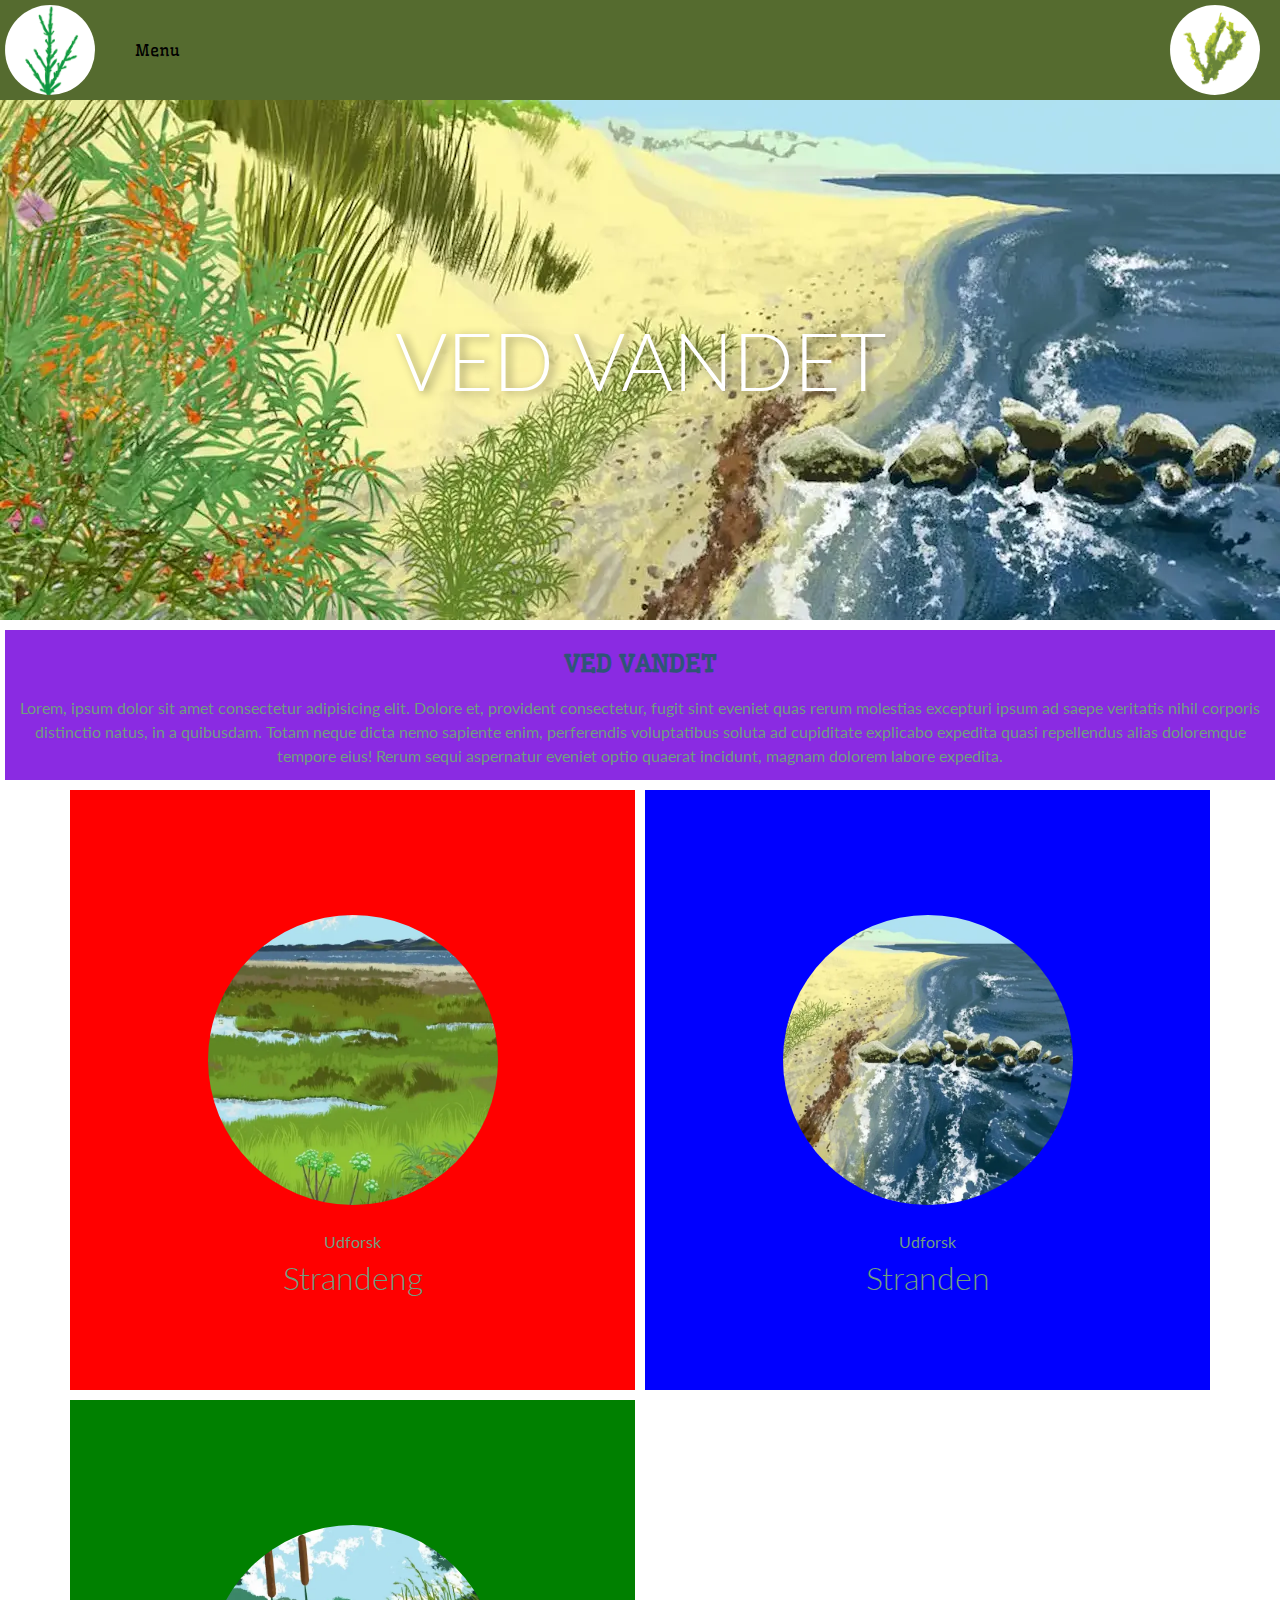
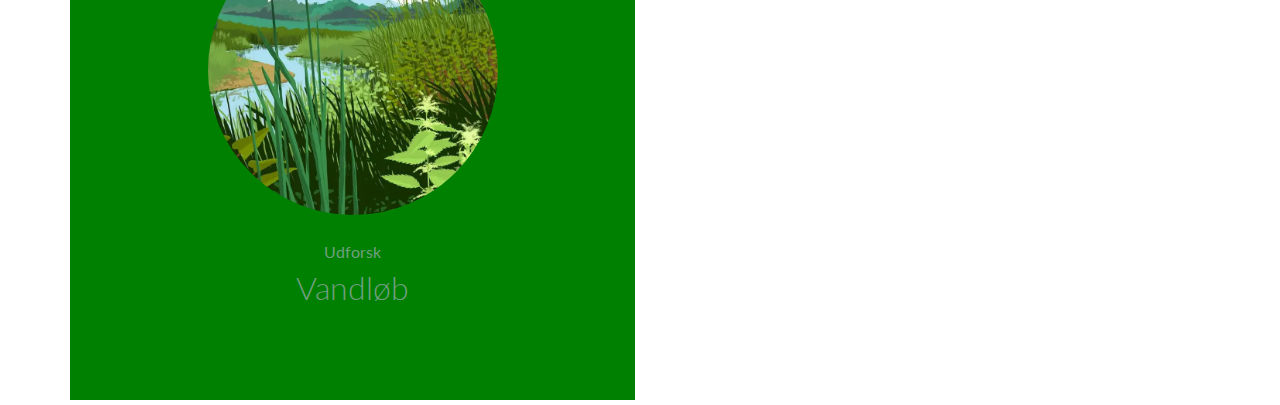
==== index.html @ 893108d1 "Merge branch 'master' into seb" ====
<!DOCTYPE html>
<html lang="en">

<head>
    <meta charset="UTF-8">
    <meta name="viewport" content="width=device-width, initial-scale=1.0">
    <link rel="stylesheet" href="./css/general.css">
    <link rel="stylesheet" href="./css/style.css">
    <link rel="stylesheet" href="./css/index.css">
</head>

<body>
    <header>
        <section class="header-content">
            <div class="logo">
                <img src="./img/salturt.webp" alt="logo">
            </div>
            <nav class="dropdown-menu">
                <ul>
                    <li class="menu-item">
                        <a href="#">Menu</a>
                        <ul class="submenu">
                            <li class="submenu-item">
                                <a href="#">Landskab</a>
                                <ul class="nested-submenu">
                                    <li class="submenu-item">
                                        <a href="#">Vand</a>
                                        <ul class="nested-submenu">
                                            <li><a href="#">Strand</a></li>
                                            <li><a href="#">Strandeng</a></li>
                                            <li><a href="#">Vandløb</a></li>
                                        </ul>
                                    </li>
                                    <li class="submenu-item"><a href="#">Skov</a></li>
                                    <li class="submenu-item"><a href="#">Åbent landskab</a></li>
                                    <li class="submenu-item"><a href="#">By</a></li>
                                </ul>
                            </li>
                            <li class="submenu-item">
                                <a href="itemslist.html">Råvarer</a>
                                <ul class="nested-submenu">
                                    <li class="submenu-item"><a href="#">Vand</a></li>
                                    <li class="submenu-item"><a href="#">Skov</a></li>
                                    <li class="submenu-item"><a href="#">Åbent landskab</a></li>
                                    <li class="submenu-item"><a href="#">By</a></li>
                                </ul>
                            </li>
                            <li class="submenu-item">
                                <a href="#">Opskrifter</a>
                            </li>
                        </ul>
                    </li>
                </ul>
            </nav>
            <div class="picright_nav">
                <img src="./img/sosalat.webp" alt="billede">
            </div>
        </section>
    </header>
    <main>

        <div class="vedvandetbanner">
            <h1>VED VANDET</h1>
        </div>
        <section class="textbox">
            <h2>VED VANDET</h2>
            <p>Lorem, ipsum dolor sit amet consectetur adipisicing elit. Dolore et, provident consectetur, fugit sint
                eveniet quas rerum molestias excepturi ipsum ad saepe veritatis nihil corporis distinctio natus, in a
                quibusdam.
                Totam neque dicta nemo sapiente enim, perferendis voluptatibus soluta ad cupiditate explicabo expedita
                quasi repellendus alias doloremque tempore eius! Rerum sequi aspernatur eveniet optio quaerat incidunt,
                magnam dolorem labore expedita.</p>

        </section>
        <section class="kategoriparent">
            <a class="strandengencontainer" href="itemslist.html">
                <img src="img/strandeng.webp" alt="placeholder">
                <p>Udforsk</p>
                <h4>Strandeng</h4>
            </a>

            <a class="strandencontainer" href="itemslist.html">
                <img src="img/Stranden-color-big.webp" alt="placeholder">
                <p>Udforsk</p>
                <h4>Stranden</h4>

            </a>

            <a class="vandloebcontainer" href="itemslist.html">
                <img src="img/vandlobet.webp" alt="placeholder">
                <p>Udforsk</p>
                <h4>Vandløb</h4>

            </a>
        </section>

    </main>
    <script src="js/dropdown.js"></script>
</body>

</html>
---- css/general.css ----
html {
  --primary: #2f5576;
  --primary_soft: #88a5be;
  --secondary: #709f80;
  --header: #246a59;
  --background: #ffefda;
  --contrast: #ef796b;
}
/************************MENU*****************************/
.dropdown-menu ul {
  width: 200px;
  background-color: darkolivegreen;
}

.menu-item {
  position: relative;
}

.menu-item > a {
  display: block;
  padding: 10px 15px;
  text-decoration: none;
  color: black;
}

.menu-item > a:hover {
  background-color: #444;
}

.submenu {
  display: none;
  position: absolute;
  top: 100%;
  left: 0;
  width: 200px;
  z-index: 1;
}

.menu-item:hover .submenu {
  display: block;
}

.submenu-item {
  position: relative;
}

.submenu-item > a {
  padding: 10px 20px;
  color: #fff;
  display: block;
  white-space: nowrap;
}

.submenu-item > a:hover {
  background-color: #555;
}

.nested-submenu {
  display: none;
  position: absolute;
  top: 0;
  left: 100%;
  width: 200px;
  z-index: 2;
  border-left: 2px solid #fff;
}

.submenu-item:hover .nested-submenu {
  display: block;
}

.nested-submenu a {
  padding: 10px 20px;
  color: #fff;
  display: block;
  white-space: nowrap;
}

.nested-submenu a:hover {
  background-color: #666;
}

.submenu-item:nth-child(1) .nested-submenu {
  display: none;
  position: absolute;
  top: 0;
  left: 100%;
  width: 200px;
  z-index: 2;
  border-left: 2px solid #fff;
}

.submenu-item:nth-child(1):hover .nested-submenu {
  display: block;
}

/**********************ITEM LIST**********************/
.grid_itemlist {
  display: grid;
  grid-template-columns: 1fr 1fr 1fr 1fr;
  grid-template-rows: auto;
  gap: 1px;
  place-items: center;
}

.grid_itemlist img {
  height: 200px;
  width: auto;
  display: flex;
  border-radius: 50%;
  background-color: white;
}

.grid_itemlist p {
  font-size: 1.5rem;
  text-align: center;
  padding: 1em;
  font-weight: bold;
  transition: color 0.4s;
}

.grid_itemlist p:hover {
  color: var(--contrast);
}

.itemslist h1 {
  text-align: center;
  font-size: 4rem;
}

.itemslist h2 {
  text-align: center;
  font-size: 3rem;
  margin: 1em 0em 0.5em 0em;
}

.itemslist h3 {
  text-align: center;
  font-size: 1.8rem;
  margin: 0em 0em 1em 0em;
  color: var(--primary_soft);
}

.area_description p {
  padding: 2em;
}
---- css/style.css ----
@import url("https://fonts.googleapis.com/css2?family=Wellfleet&display=swap");
@import url("https://fonts.googleapis.com/css2?family=Lato:wght@300&display=swap");

html {
  --primary: #2f5576;
  --primary_soft: #88a5be;
  --secondary: #709f80;
  --header: #246a59;
  --background: #ffefda;
  --contrast: #ef796b;
}

* {
  font-family: "Lato", sans-serif;
  margin: 0;
  padding: 0;
  list-style: none;
  text-decoration: none;
  color: var(--secondary);
}
h1,
h2,
h3,
ul,
li,
a {
  font-family: "Wellfleet", serif;
  color: var(--primary);
}

body {
  background-color: var(--background);
}

/* øvrige header */

.logo {
  max-width: 100px;
  margin-right: 20px;
}

.logo img {
  border-radius: 50% !important;
}
.picleft img {
  max-width: 100px;
  height: auto;
  border-radius: 50% !important;
}
.picright_nav img {
  max-width: 100px;
  position: absolute;
  top: 0%;
  right: 15px;
  border-radius: 50% !important;
}

.header-content {
  display: flex;
  align-items: center;
  background-color: darkolivegreen;
}
/* */

/* ******************img************************/
img {
  width: 100%;
  height: auto;
  box-sizing: border-box;
}

/*******************Banner************************/
.banner {
  display: grid;
  place-items: center;
  width: 100vw;
  position: relative;
  left: 50%;
  right: 50%;
  margin-left: -50vw;
  margin-right: -50vw;
}
.banner h1:first-child {
  color: white;
  font-size: 15cqw;
  grid-row: 1;
  grid-column: 1;
  z-index: 10;
  filter: drop-shadow(4px 2px 5px #00000069);
}

.banner img:last-child {
  grid-row: 1;
  grid-column: 1;
}
---- css/index.css ----
* {
  margin: 0;
  padding: 0;
  box-sizing: border-box;
}
body {
  line-height: 1.5;
  font-family: "pt_serifregular", sans-serif;
  background-color: white;
}
img {
  width: 100%;
  height: auto;
  display: block;
  padding: 5px;
}

body,
html {
  height: 100%;
  margin: 0;
}

.vedvandetbanner {
  background-image: url(/img/Stranden-color-big.webp);
  width: auto;
  height: 100%;
}
.vedvandetbanner h1 {
  font-size: 5rem;
  padding: 200px;
  text-align: center;
  color: white;
  font-family: lato;
  font-weight: 300;
  filter: drop-shadow(4px 2px 5px #00000069);
}
.kategoriparent {
  display: grid;
  grid-template-columns: repeat(auto-fill, 575px);
  text-align: center;
  justify-content: center;
}
.strandengencontainer {
  background-color: red;
  margin: 5px;
  padding: 20px;
  height: 600px;
  color: white;
  text-align: center;
  display: flex;
  flex-direction: column;
  align-items: center;
}
.strandencontainer {
  background-color: blue;
  margin: 5px;
  padding: 20px;
  height: 600px;
  color: white;
  text-align: center;
  display: flex;
  flex-direction: column;
  align-items: center;
}
.vandloebcontainer {
  background-color: green;
  margin: 5px;
  padding: 20px;
  height: 600px;
  color: white;
  text-align: center;
  display: flex;
  flex-direction: column;
  align-items: center;
}
.strandengencontainer img,
.strandencontainer img,
.vandloebcontainer img {
  width: 100%;
  height: auto;
  object-fit: cover;
  object-position: center center;
  width: 300px;
  height: 300px;
  border-radius: 50%;
  overflow: hidden;
  margin-top: 100px;
  margin-bottom: 20px;
}
.strandengencontainer h4,
.strandencontainer h4,
.vandloebcontainer h4 {
  font-family: lato;
  font-weight: 300;
  font-size: 2rem;
}
.strandengencontainer a,
.strandencontainer a,
.vandloebcontainer a {
  font-family: lato;
  font-weight: 300;
  font-size: 2rem;
  border-style: solid;
  padding-left: 5px;
  padding-right: 5px;
}

.strandengencontainer a:hover {
  background-color: #ffffff;
  color: #ff0000;
}
.strandencontainer a:hover {
  background-color: #ffffff;
  color: blue;
}
.vandloebcontainer a:hover {
  background-color: #ffffff;
  color: green;
}

a {
  color: inherit;
  transition: background-color 0.2s ease-in-out, color 0.2s ease-in-out;
}
.textbox {
  margin: 5px;
  margin-top: 10px;
  background-color: blueviolet;
  padding: 10px;
  color: white;
  height: 150px;
  text-align: center;
}
.textbox h2 {
  text-align: center;
  margin-top: 5px;
}
.textbox p {
  margin-top: 15px;
}
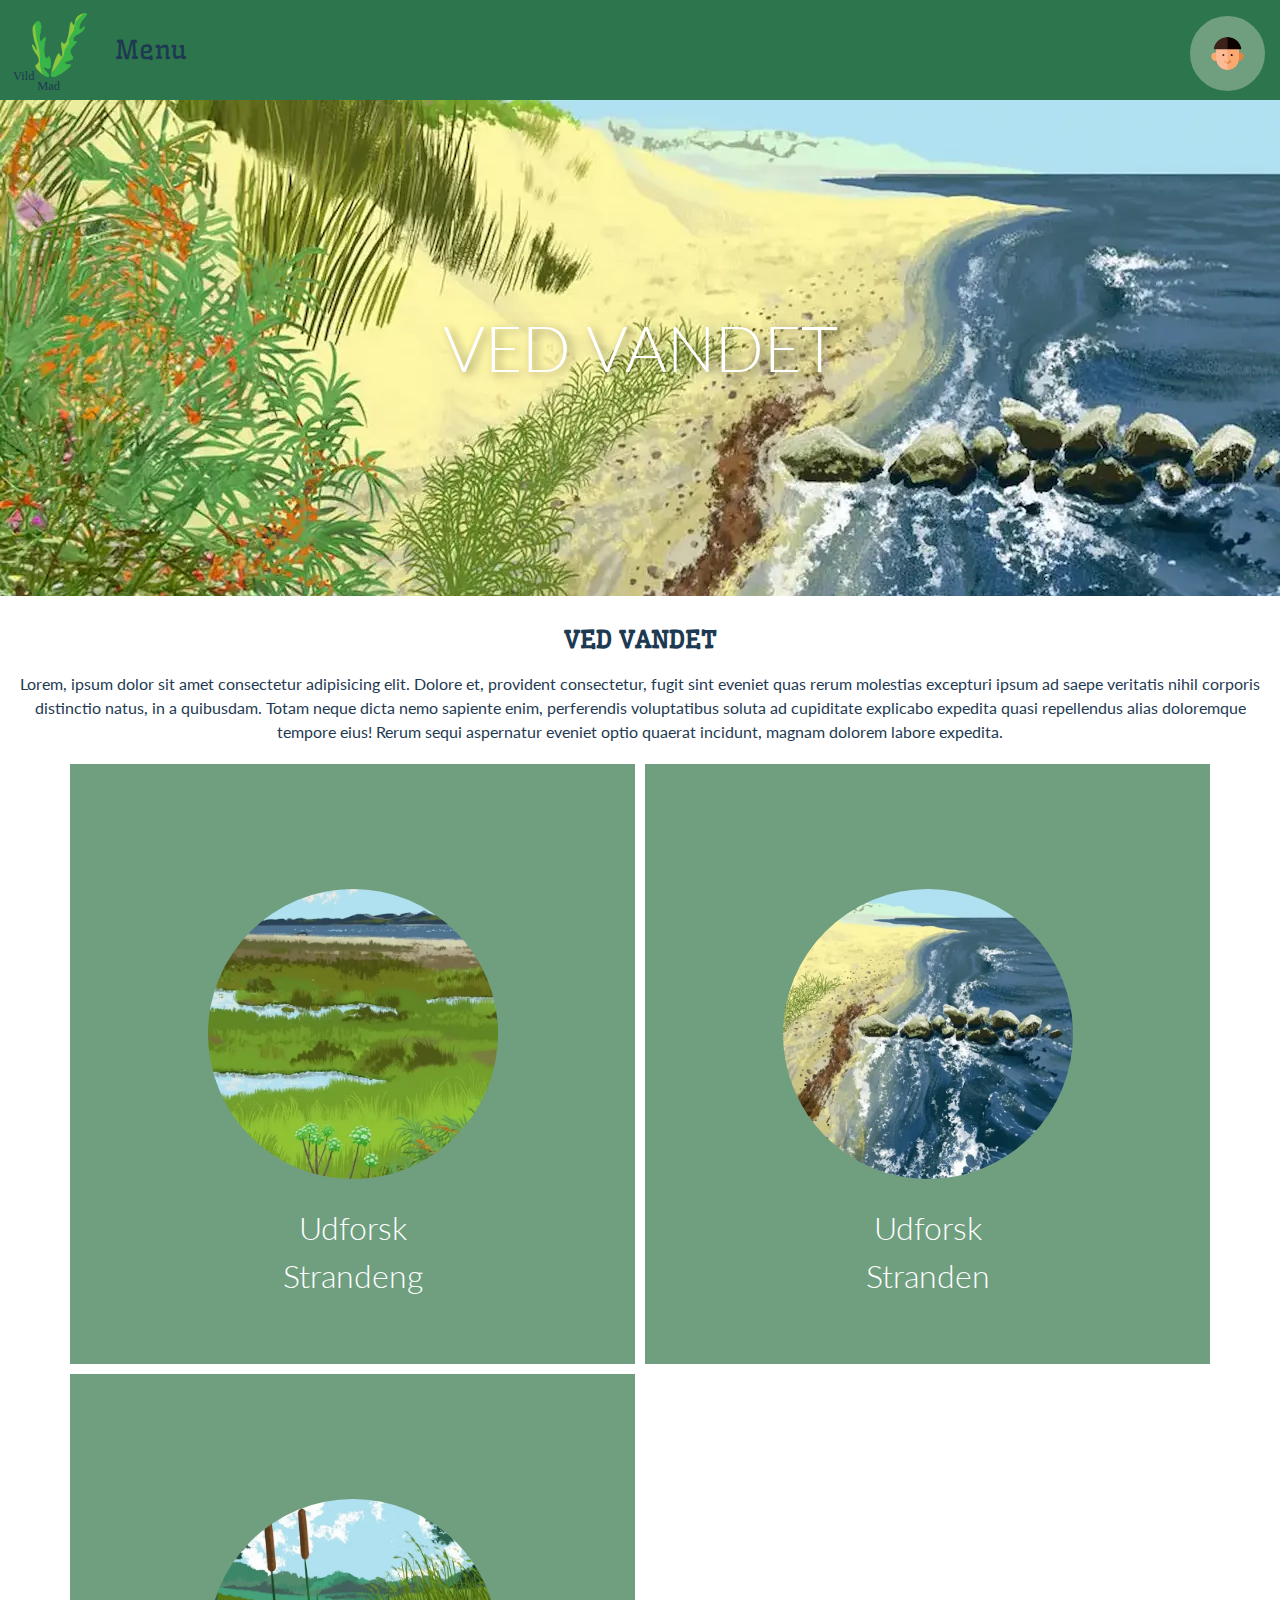
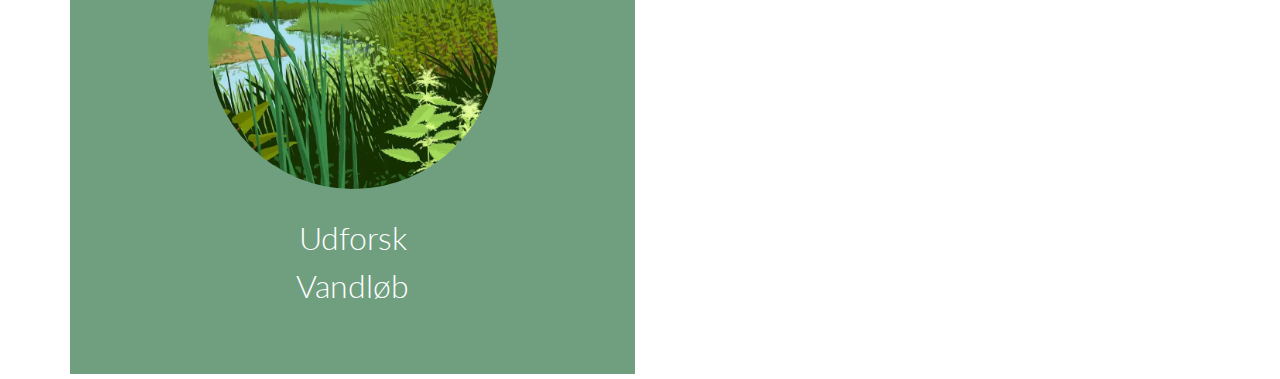
==== commit 2994318b: "Logo og avatar rettet" ====
--- a/index.html
+++ b/index.html
@@ -13,7 +13,7 @@
     <header>
         <section class="header-content">
             <div class="logo">
-                <img src="./img/salturt.webp" alt="logo">
+                <img src="./img/logo_vm1.svg" alt="logo">
             </div>
             <nav class="dropdown-menu">
                 <ul>
@@ -53,7 +53,7 @@
                 </ul>
             </nav>
             <div class="picright_nav">
-                <img src="./img/sosalat.webp" alt="billede">
+                <img src="./img/avatar_779755.png" alt="avatar">
             </div>
         </section>
     </header>
--- a/css/general.css
+++ b/css/general.css
@@ -1,15 +1,15 @@
 html {
-  --primary: #2f5576;
+  --primary: #1e3a52;
   --primary_soft: #88a5be;
   --secondary: #709f80;
-  --header: #246a59;
+  --header: #2c754d;
   --background: #ffefda;
   --contrast: #ef796b;
 }
 /************************MENU*****************************/
 .dropdown-menu ul {
   width: 200px;
-  background-color: darkolivegreen;
+  background-color: var(--header);
 }
 
 .menu-item {
@@ -20,11 +20,12 @@
   display: block;
   padding: 10px 15px;
   text-decoration: none;
-  color: black;
+  color: var(--primary);
+  font-size: 2cqw;
 }
 
 .menu-item > a:hover {
-  background-color: #444;
+  background-color: var(--secondary);
 }
 
 .submenu {
@@ -46,13 +47,14 @@
 
 .submenu-item > a {
   padding: 10px 20px;
-  color: #fff;
+  color: var(--primary);
   display: block;
   white-space: nowrap;
+  font-size: 1cqw;
 }
 
 .submenu-item > a:hover {
-  background-color: #555;
+  background-color: var(--secondary);
 }
 
 .nested-submenu {
@@ -62,7 +64,7 @@
   left: 100%;
   width: 200px;
   z-index: 2;
-  border-left: 2px solid #fff;
+  border-left: 2px solid var(--primary_soft);
 }
 
 .submenu-item:hover .nested-submenu {
@@ -71,13 +73,13 @@
 
 .nested-submenu a {
   padding: 10px 20px;
-  color: #fff;
+  color: var(--primary);
   display: block;
   white-space: nowrap;
 }
 
 .nested-submenu a:hover {
-  background-color: #666;
+  background-color: var(--secondary);
 }
 
 .submenu-item:nth-child(1) .nested-submenu {
@@ -87,7 +89,7 @@
   left: 100%;
   width: 200px;
   z-index: 2;
-  border-left: 2px solid #fff;
+  border-left: 2px solid var(--primary_soft);
 }
 
 .submenu-item:nth-child(1):hover .nested-submenu {
@@ -95,6 +97,7 @@
 }
 
 /**********************ITEM LIST**********************/
+
 .grid_itemlist {
   display: grid;
   grid-template-columns: 1fr 1fr 1fr 1fr;
@@ -144,3 +147,56 @@
 .area_description p {
   padding: 2em;
 }
+
+/*Mobil view*/
+@media (max-width: 800px) {
+  .grid_itemlist {
+    display: grid;
+    grid-template-columns: 1fr;
+    grid-template-rows: auto;
+    gap: 1px;
+    place-items: center;
+  }
+
+  .grid_itemlist img {
+    height: 150px;
+    width: auto;
+    display: flex;
+    border-radius: 50%;
+    background-color: white;
+  }
+
+  .grid_itemlist p {
+    font-size: 1.5rem;
+    text-align: center;
+    padding: 1em;
+    font-weight: bold;
+    transition: color 0.4s;
+  }
+
+  .grid_itemlist p:hover {
+    color: var(--contrast);
+  }
+
+  .itemslist h1 {
+    text-align: center;
+    font-size: 4rem;
+  }
+
+  .itemslist h2 {
+    text-align: center;
+    font-size: 3rem;
+    margin: 1em 0em 0.5em 0em;
+  }
+
+  .itemslist h3 {
+    text-align: center;
+    font-size: 1.8rem;
+    margin: 0em 0em 1em 0em;
+    color: var(--primary_soft);
+  }
+
+  .area_description p {
+    padding: 1.5em;
+  }
+}
--- a/css/style.css
+++ b/css/style.css
@@ -2,10 +2,10 @@
 @import url("https://fonts.googleapis.com/css2?family=Lato:wght@300&display=swap");
 
 html {
-  --primary: #2f5576;
+  --primary: #1e3a52;
   --primary_soft: #88a5be;
   --secondary: #709f80;
-  --header: #246a59;
+  --header: #2c754d;
   --background: #ffefda;
   --contrast: #ef796b;
 }
@@ -16,7 +16,7 @@
   padding: 0;
   list-style: none;
   text-decoration: none;
-  color: var(--secondary);
+  color: var(--primary);
 }
 h1,
 h2,
@@ -35,30 +35,37 @@
 /* øvrige header */
 
 .logo {
-  max-width: 100px;
-  margin-right: 20px;
+  height: 100px;
+  width: auto;
+  padding: 0.5em;
 }
 
 .logo img {
-  border-radius: 50% !important;
+  height: 90px;
+  width: auto;
 }
 .picleft img {
   max-width: 100px;
   height: auto;
   border-radius: 50% !important;
 }
+
 .picright_nav img {
-  max-width: 100px;
+  height: 75px;
+  width: auto;
   position: absolute;
-  top: 0%;
+  top: 1em;
   right: 15px;
-  border-radius: 50% !important;
+  background-color: var(--secondary);
+  border: 1em solid;
+  border-radius: 50%;
+  border-color: var(--secondary);
 }
 
 .header-content {
   display: flex;
   align-items: center;
-  background-color: darkolivegreen;
+  background-color: var(--header);
 }
 /* */
 
--- a/css/index.css
+++ b/css/index.css
@@ -27,22 +27,19 @@
   height: 100%;
 }
 .vedvandetbanner h1 {
-  font-size: 5rem;
-  padding: 200px;
+  font-size: 4rem;
+  padding: 0;
   text-align: center;
   color: white;
   font-family: lato;
   font-weight: 300;
   filter: drop-shadow(4px 2px 5px #00000069);
 }
-.kategoriparent {
-  display: grid;
-  grid-template-columns: repeat(auto-fill, 575px);
-  text-align: center;
-  justify-content: center;
+.vedvandetbanner h1 {
+  padding: 200px 0; /* Adjust to your preference */
 }
 .strandengencontainer {
-  background-color: red;
+  background-color: #709f80;
   margin: 5px;
   padding: 20px;
   height: 600px;
@@ -53,7 +50,7 @@
   align-items: center;
 }
 .strandencontainer {
-  background-color: blue;
+  background-color: #709f80;
   margin: 5px;
   padding: 20px;
   height: 600px;
@@ -64,7 +61,7 @@
   align-items: center;
 }
 .vandloebcontainer {
-  background-color: green;
+  background-color: #709f80;
   margin: 5px;
   padding: 20px;
   height: 600px;
@@ -73,6 +70,12 @@
   display: flex;
   flex-direction: column;
   align-items: center;
+}
+.strandengencontainer:hover,
+.strandencontainer:hover,
+.vandloebcontainer:hover {
+  background-color: #2f5576;
+  transition: background-color 0.3s ease-in-out, color 0.3s ease-in-out;
 }
 .strandengencontainer img,
 .strandencontainer img,
@@ -94,42 +97,21 @@
   font-family: lato;
   font-weight: 300;
   font-size: 2rem;
+  color: white;
 }
-.strandengencontainer a,
-.strandencontainer a,
-.vandloebcontainer a {
+.strandengencontainer p,
+.strandencontainer p,
+.vandloebcontainer p {
   font-family: lato;
   font-weight: 300;
   font-size: 2rem;
-  border-style: solid;
-  padding-left: 5px;
-  padding-right: 5px;
-}
-
-.strandengencontainer a:hover {
-  background-color: #ffffff;
-  color: #ff0000;
-}
-.strandencontainer a:hover {
-  background-color: #ffffff;
-  color: blue;
-}
-.vandloebcontainer a:hover {
-  background-color: #ffffff;
-  color: green;
-}
-
-a {
-  color: inherit;
-  transition: background-color 0.2s ease-in-out, color 0.2s ease-in-out;
+  color: white;
 }
 .textbox {
   margin: 5px;
   margin-top: 10px;
-  background-color: blueviolet;
   padding: 10px;
   color: white;
-  height: 150px;
   text-align: center;
 }
 .textbox h2 {
@@ -139,3 +121,13 @@
 .textbox p {
   margin-top: 15px;
 }
+
+/* ..................mobile view..................... */
+@media (min-width: 750px) {
+  .kategoriparent {
+    display: grid;
+    grid-template-columns: repeat(auto-fill, 575px);
+    text-align: center;
+    justify-content: center;
+  }
+}
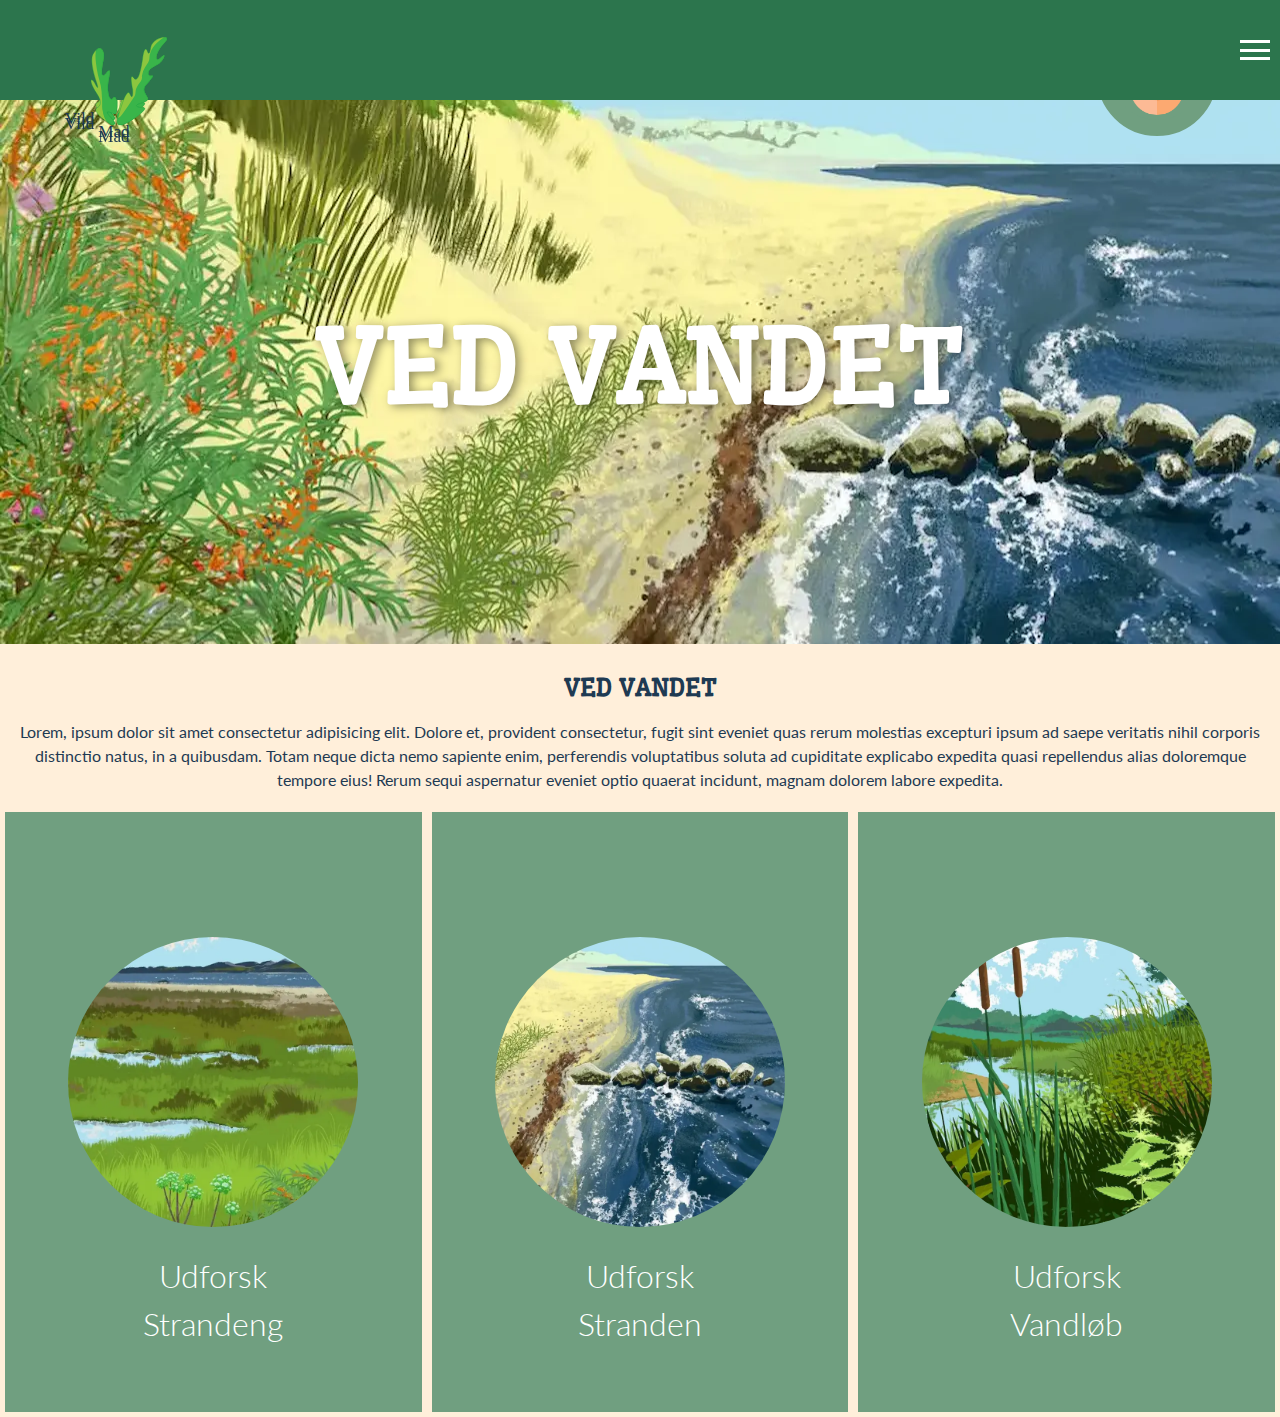
==== commit 400f8e0f: "BURGER MENU" ====
--- a/index.html
+++ b/index.html
@@ -7,13 +7,15 @@
     <link rel="stylesheet" href="./css/general.css">
     <link rel="stylesheet" href="./css/style.css">
     <link rel="stylesheet" href="./css/index.css">
+    <title>Forside</title>
 </head>
 
 <body>
-    <header>
+    <header class="desktop-header">
         <section class="header-content">
             <div class="logo">
-                <img src="./img/logo_vm1.svg" alt="logo">
+                <a href="index.html">
+                    <img src="./img/logo_vm1.svg" alt="logo"></a>
             </div>
             <nav class="dropdown-menu">
                 <ul>
@@ -26,7 +28,7 @@
                                     <li class="submenu-item">
                                         <a href="#">Vand</a>
                                         <ul class="nested-submenu">
-                                            <li><a href="#">Strand</a></li>
+                                            <li><a href="itemslist.html">Strand</a></li>
                                             <li><a href="#">Strandeng</a></li>
                                             <li><a href="#">Vandløb</a></li>
                                         </ul>
@@ -57,6 +59,29 @@
             </div>
         </section>
     </header>
+    <header class="mobile-header">
+        <div class="logo">
+            <a href="index.html"><img src="./img/logo_vm1.svg" alt="logo"></a>
+        </div>
+        <div class="burger-menu">
+            <div class="burger-icon">
+                <div class="bar"></div>
+                <div class="bar"></div>
+                <div class="bar"></div>
+            </div>
+            <nav class="menu">
+                <ul>
+                    <li><a href="">placeholder</a></li>
+                    <li><a href="">placeholder</a></li>
+                </ul>
+            </nav>
+        </div>
+
+
+    </header>
+
+
+
     <main>
 
         <div class="vedvandetbanner">
@@ -96,6 +121,7 @@
 
     </main>
     <script src="js/dropdown.js"></script>
+    <script src="js/burger.js"></script>
 </body>
 
 </html>--- a/css/general.css
+++ b/css/general.css
@@ -200,3 +200,73 @@
     padding: 1.5em;
   }
 }
+/* ..................mobile view menu..................... */
+@media (max-width: 750px) {
+  .desktop-header {
+    display: none;
+  }
+}
+@media (min-width: 750px) {
+  .mobile-header {
+    display: none;
+  }
+}
+.burger-icon {
+  display: flex;
+  flex-direction: column;
+  justify-content: space-between;
+  width: 30px;
+  height: 20px;
+  margin-right: 10px;
+  cursor: pointer;
+}
+
+.bar {
+  width: 100%;
+  height: 3px;
+  background-color: #ffffff;
+}
+
+.menu {
+  position: absolute;
+  top: 80px;
+  right: -300px;
+  width: 150px;
+  background-color: #2c754d;
+  transition: 0.2s;
+}
+
+.menu ul {
+  list-style: none;
+  padding: 20px;
+}
+
+.menu ul li {
+  margin-bottom: 10px;
+}
+
+.menu ul li a {
+  text-decoration: none;
+  color: #ffffff;
+  font-size: 18px;
+}
+
+.content {
+  margin-top: 100px;
+  padding: 20px;
+  color: #ffffff;
+}
+.show-menu .menu {
+  right: 0px;
+}
+.mobile-header {
+  display: flex;
+  justify-content: space-between;
+  align-items: center;
+  padding: 0px;
+  background-color: #2c754d;
+  position: fixed;
+  top: 0;
+  width: 100%;
+  z-index: 1;
+}
--- a/css/style.css
+++ b/css/style.css
@@ -38,12 +38,15 @@
   height: 100px;
   width: auto;
   padding: 0.5em;
+  z-index: 1;
 }
 
 .logo img {
-  height: 90px;
-  width: auto;
+  height: 120px;
+  width: 120px;
+  translate: 40% 20%;
 }
+
 .picleft img {
   max-width: 100px;
   height: auto;
@@ -51,7 +54,7 @@
 }
 
 .picright_nav img {
-  height: 75px;
+  height: 120px;
   width: auto;
   position: absolute;
   top: 1em;
@@ -60,9 +63,12 @@
   border: 1em solid;
   border-radius: 50%;
   border-color: var(--secondary);
+  z-index: 1;
+  translate: -40% 0%;
 }
 
 .header-content {
+  height: 90px;
   display: flex;
   align-items: center;
   background-color: var(--header);
@@ -100,3 +106,21 @@
   grid-row: 1;
   grid-column: 1;
 }
+
+@media (max-width: 800px) {
+  .header-content {
+    height: 70px;
+  }
+
+  .logo img {
+    height: 80px;
+    width: 80px;
+    translate: 15% 30%;
+  }
+
+  .picright_nav img {
+    height: 80px;
+    width: 80px;
+    translate: 0% -10%;
+  }
+}
--- a/css/index.css
+++ b/css/index.css
@@ -6,7 +6,7 @@
 body {
   line-height: 1.5;
   font-family: "pt_serifregular", sans-serif;
-  background-color: white;
+  background-color: ffefda;
 }
 img {
   width: 100%;
@@ -27,13 +27,13 @@
   height: 100%;
 }
 .vedvandetbanner h1 {
-  font-size: 4rem;
-  padding: 0;
+  color: white;
+  font-size: 8cqw;
+  grid-row: 1;
+  grid-column: 1;
+  z-index: 10;
+  filter: drop-shadow(4px 2px 5px #00000069);
   text-align: center;
-  color: white;
-  font-family: lato;
-  font-weight: 300;
-  filter: drop-shadow(4px 2px 5px #00000069);
 }
 .vedvandetbanner h1 {
   padding: 200px 0; /* Adjust to your preference */
@@ -122,11 +122,10 @@
   margin-top: 15px;
 }
 
-/* ..................mobile view..................... */
 @media (min-width: 750px) {
   .kategoriparent {
     display: grid;
-    grid-template-columns: repeat(auto-fill, 575px);
+    grid-template-columns: repeat(3, 1fr);
     text-align: center;
     justify-content: center;
   }
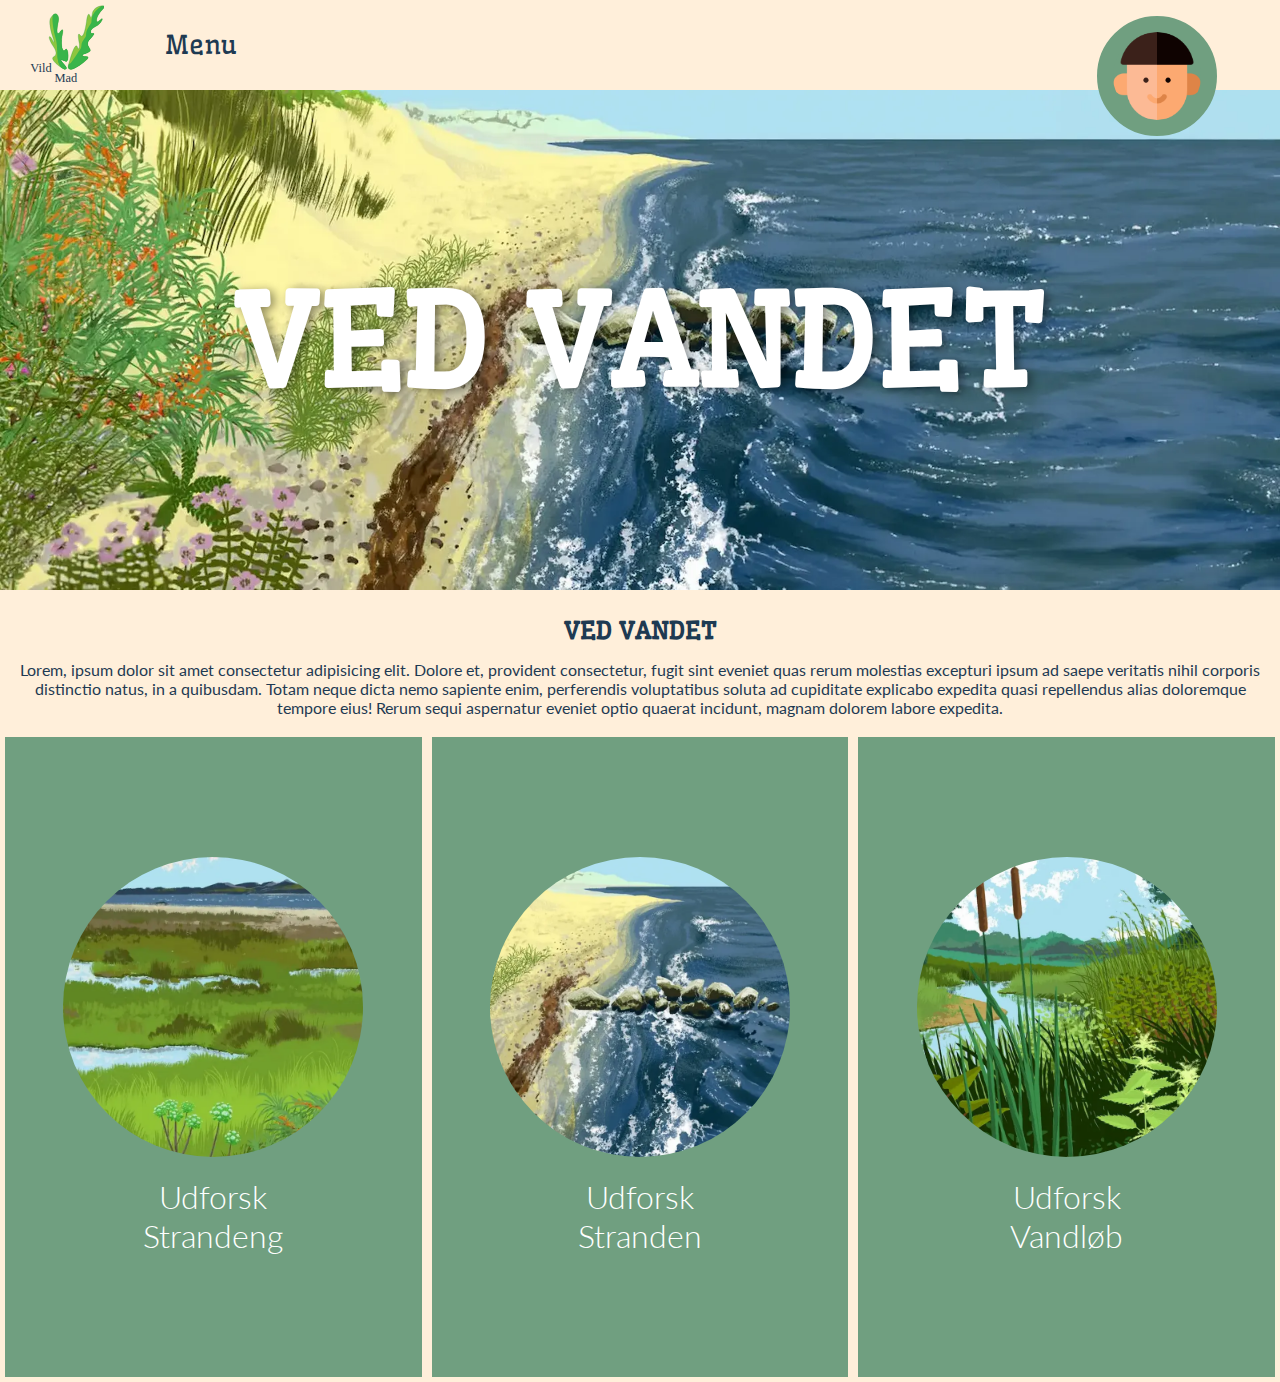
==== commit 90882a47: "Merge branch 'andrea'" ====
--- a/index.html
+++ b/index.html
@@ -58,35 +58,32 @@
                 <img src="./img/avatar_779755.png" alt="avatar">
             </div>
         </section>
+        <!-- 
+        <section class="mobile-header">
+            <div class="logo">
+                <a href="index.html"><img src="./img/logo_vm1.svg" alt="logo"></a>
+            </div>
+            <div class="burger-menu">
+                <div class="burger-icon">
+                    <div class="bar"></div>
+                    <div class="bar"></div>
+                    <div class="bar"></div>
+                </div>
+                <nav class="menu">
+                    <ul>
+                        <li><a href="">placeholder</a></li>
+                        <li><a href="">placeholder</a></li>
+                    </ul>
+                </nav>
+            </div>
+        </section>
+    -->
     </header>
-    <header class="mobile-header">
-        <div class="logo">
-            <a href="index.html"><img src="./img/logo_vm1.svg" alt="logo"></a>
-        </div>
-        <div class="burger-menu">
-            <div class="burger-icon">
-                <div class="bar"></div>
-                <div class="bar"></div>
-                <div class="bar"></div>
-            </div>
-            <nav class="menu">
-                <ul>
-                    <li><a href="">placeholder</a></li>
-                    <li><a href="">placeholder</a></li>
-                </ul>
-            </nav>
-        </div>
-
-
-    </header>
-
-
-
     <main>
-
-        <div class="vedvandetbanner">
+        <section class="banner">
             <h1>VED VANDET</h1>
-        </div>
+            <img src="img/Stranden-color-big.webp" alt="strand billede">
+        </section>
         <section class="textbox">
             <h2>VED VANDET</h2>
             <p>Lorem, ipsum dolor sit amet consectetur adipisicing elit. Dolore et, provident consectetur, fugit sint
--- a/css/general.css
+++ b/css/general.css
@@ -9,11 +9,14 @@
 /************************MENU*****************************/
 .dropdown-menu ul {
   width: 200px;
-  background-color: var(--header);
+  background-color: var(--background);
+  z-index: 100;
 }
 
 .menu-item {
   position: relative;
+  translate: 30% 0;
+  z-index: 1;
 }
 
 .menu-item > a {
@@ -22,6 +25,7 @@
   text-decoration: none;
   color: var(--primary);
   font-size: 2cqw;
+  z-index: 1;
 }
 
 .menu-item > a:hover {
@@ -34,7 +38,6 @@
   top: 100%;
   left: 0;
   width: 200px;
-  z-index: 1;
 }
 
 .menu-item:hover .submenu {
@@ -63,7 +66,6 @@
   top: 0;
   left: 100%;
   width: 200px;
-  z-index: 2;
   border-left: 2px solid var(--primary_soft);
 }
 
@@ -201,16 +203,16 @@
   }
 }
 /* ..................mobile view menu..................... */
-@media (max-width: 750px) {
+/*@media (max-width: 750px) {
   .desktop-header {
     display: none;
   }
 }
 @media (min-width: 750px) {
   .mobile-header {
-    display: none;
-  }
-}
+    display: none !important;
+  }
+}*/
 .burger-icon {
   display: flex;
   flex-direction: column;
--- a/css/style.css
+++ b/css/style.css
@@ -42,9 +42,9 @@
 }
 
 .logo img {
-  height: 120px;
-  width: 120px;
-  translate: 40% 20%;
+  height: 80px;
+  width: auto;
+  translate: 30% 13%;
 }
 
 .picleft img {
@@ -71,7 +71,26 @@
   height: 90px;
   display: flex;
   align-items: center;
-  background-color: var(--header);
+  background-color: var(--background);
+  z-index: 100;
+}
+
+@media (max-width: 800px) {
+  .header-content {
+    height: 70px;
+  }
+
+  .logo img {
+    height: 60px;
+    width: auto;
+    translate: 15% 30%;
+  }
+
+  .picright_nav img {
+    height: 80px;
+    width: 80px;
+    translate: 0% -10%;
+  }
 }
 /* */
 
@@ -95,7 +114,7 @@
 }
 .banner h1:first-child {
   color: white;
-  font-size: 15cqw;
+  font-size: 10cqw;
   grid-row: 1;
   grid-column: 1;
   z-index: 10;
@@ -106,21 +125,3 @@
   grid-row: 1;
   grid-column: 1;
 }
-
-@media (max-width: 800px) {
-  .header-content {
-    height: 70px;
-  }
-
-  .logo img {
-    height: 80px;
-    width: 80px;
-    translate: 15% 30%;
-  }
-
-  .picright_nav img {
-    height: 80px;
-    width: 80px;
-    translate: 0% -10%;
-  }
-}
--- a/css/index.css
+++ b/css/index.css
@@ -1,26 +1,11 @@
-* {
-  margin: 0;
-  padding: 0;
-  box-sizing: border-box;
+html {
+  --primary: #1e3a52;
+  --primary_soft: #88a5be;
+  --secondary: #709f80;
+  --header: #2c754d;
+  --background: #ffefda;
+  --contrast: #ef796b;
 }
-body {
-  line-height: 1.5;
-  font-family: "pt_serifregular", sans-serif;
-  background-color: ffefda;
-}
-img {
-  width: 100%;
-  height: auto;
-  display: block;
-  padding: 5px;
-}
-
-body,
-html {
-  height: 100%;
-  margin: 0;
-}
-
 .vedvandetbanner {
   background-image: url(/img/Stranden-color-big.webp);
   width: auto;
@@ -39,7 +24,7 @@
   padding: 200px 0; /* Adjust to your preference */
 }
 .strandengencontainer {
-  background-color: #709f80;
+  background-color: var(--secondary);
   margin: 5px;
   padding: 20px;
   height: 600px;
@@ -50,7 +35,7 @@
   align-items: center;
 }
 .strandencontainer {
-  background-color: #709f80;
+  background-color: var(--secondary);
   margin: 5px;
   padding: 20px;
   height: 600px;
@@ -61,7 +46,7 @@
   align-items: center;
 }
 .vandloebcontainer {
-  background-color: #709f80;
+  background-color: var(--secondary);
   margin: 5px;
   padding: 20px;
   height: 600px;
@@ -74,7 +59,7 @@
 .strandengencontainer:hover,
 .strandencontainer:hover,
 .vandloebcontainer:hover {
-  background-color: #2f5576;
+  background-color: var(--primary);
   transition: background-color 0.3s ease-in-out, color 0.3s ease-in-out;
 }
 .strandengencontainer img,
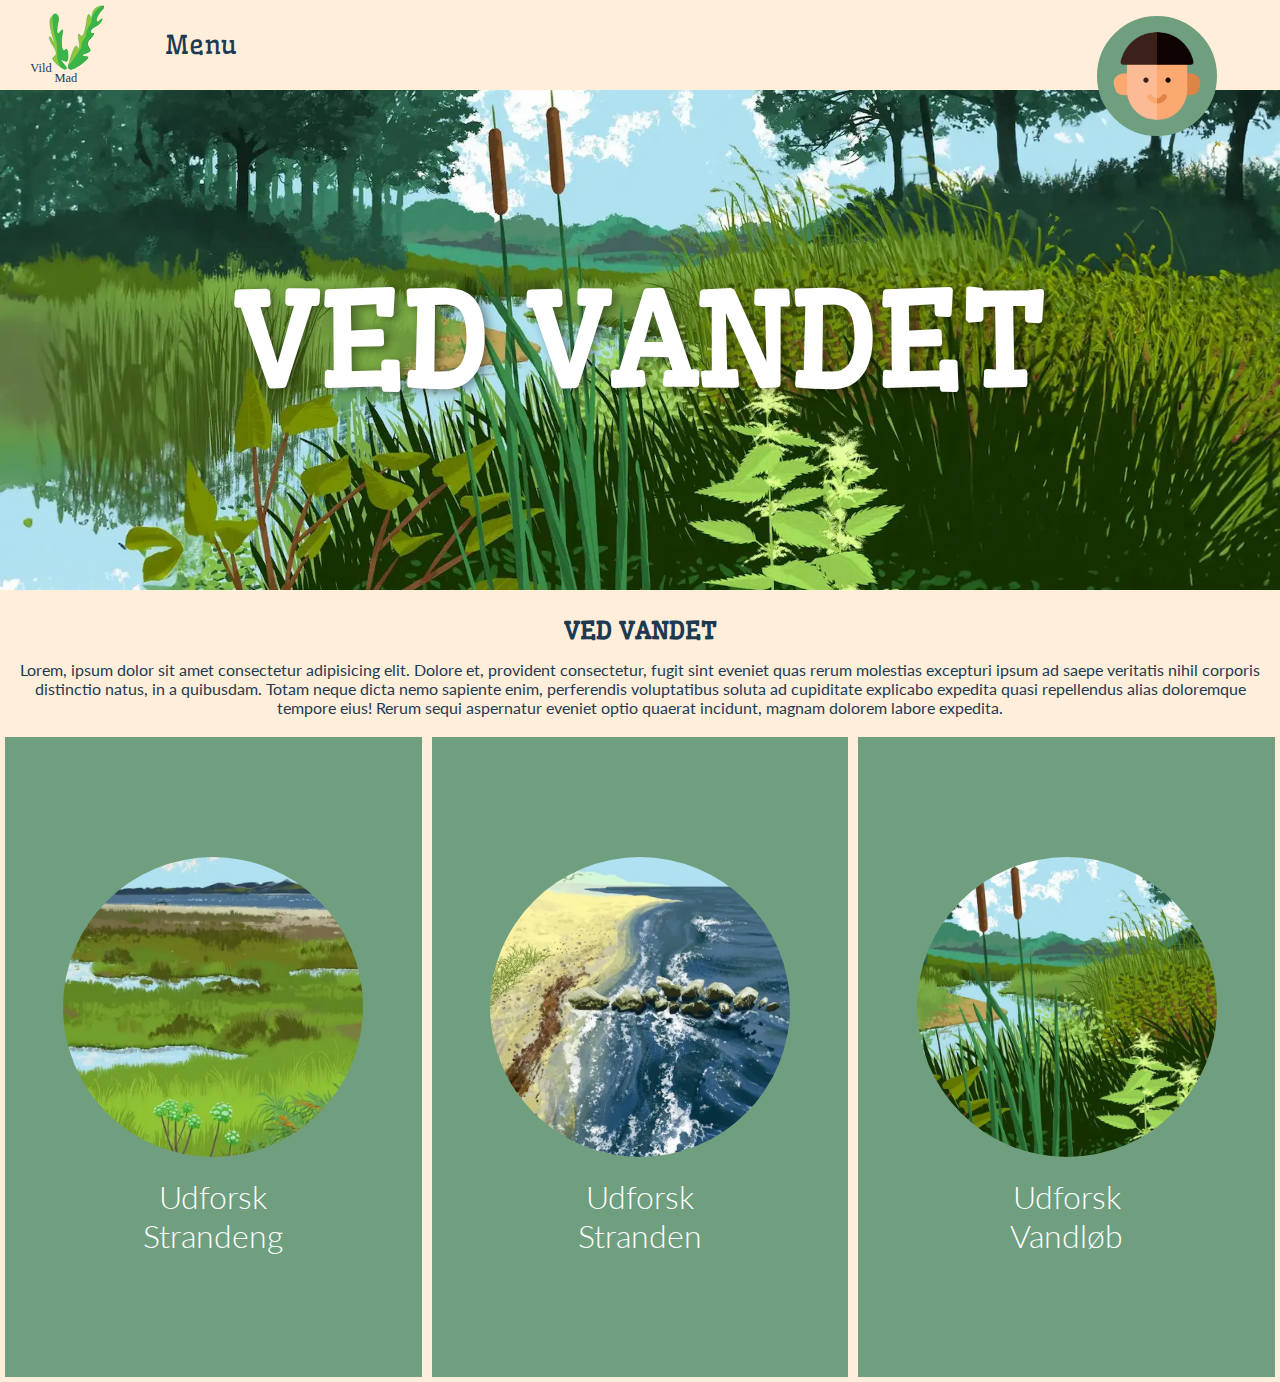
==== commit 0e67d211: "ændret banner billede" ====
--- a/index.html
+++ b/index.html
@@ -82,7 +82,7 @@
     <main>
         <section class="banner">
             <h1>VED VANDET</h1>
-            <img src="img/Stranden-color-big.webp" alt="strand billede">
+            <img src="img/vandlobet.webp" alt="strand billede">
         </section>
         <section class="textbox">
             <h2>VED VANDET</h2>
--- a/css/general.css
+++ b/css/general.css
@@ -147,7 +147,8 @@
 }
 
 .area_description p {
-  padding: 2em;
+  padding: 2em 10em;
+  text-align: center;
 }
 
 /*Mobil view*/
--- a/css/style.css
+++ b/css/style.css
@@ -124,4 +124,4 @@
 .banner img:last-child {
   grid-row: 1;
   grid-column: 1;
-}
+}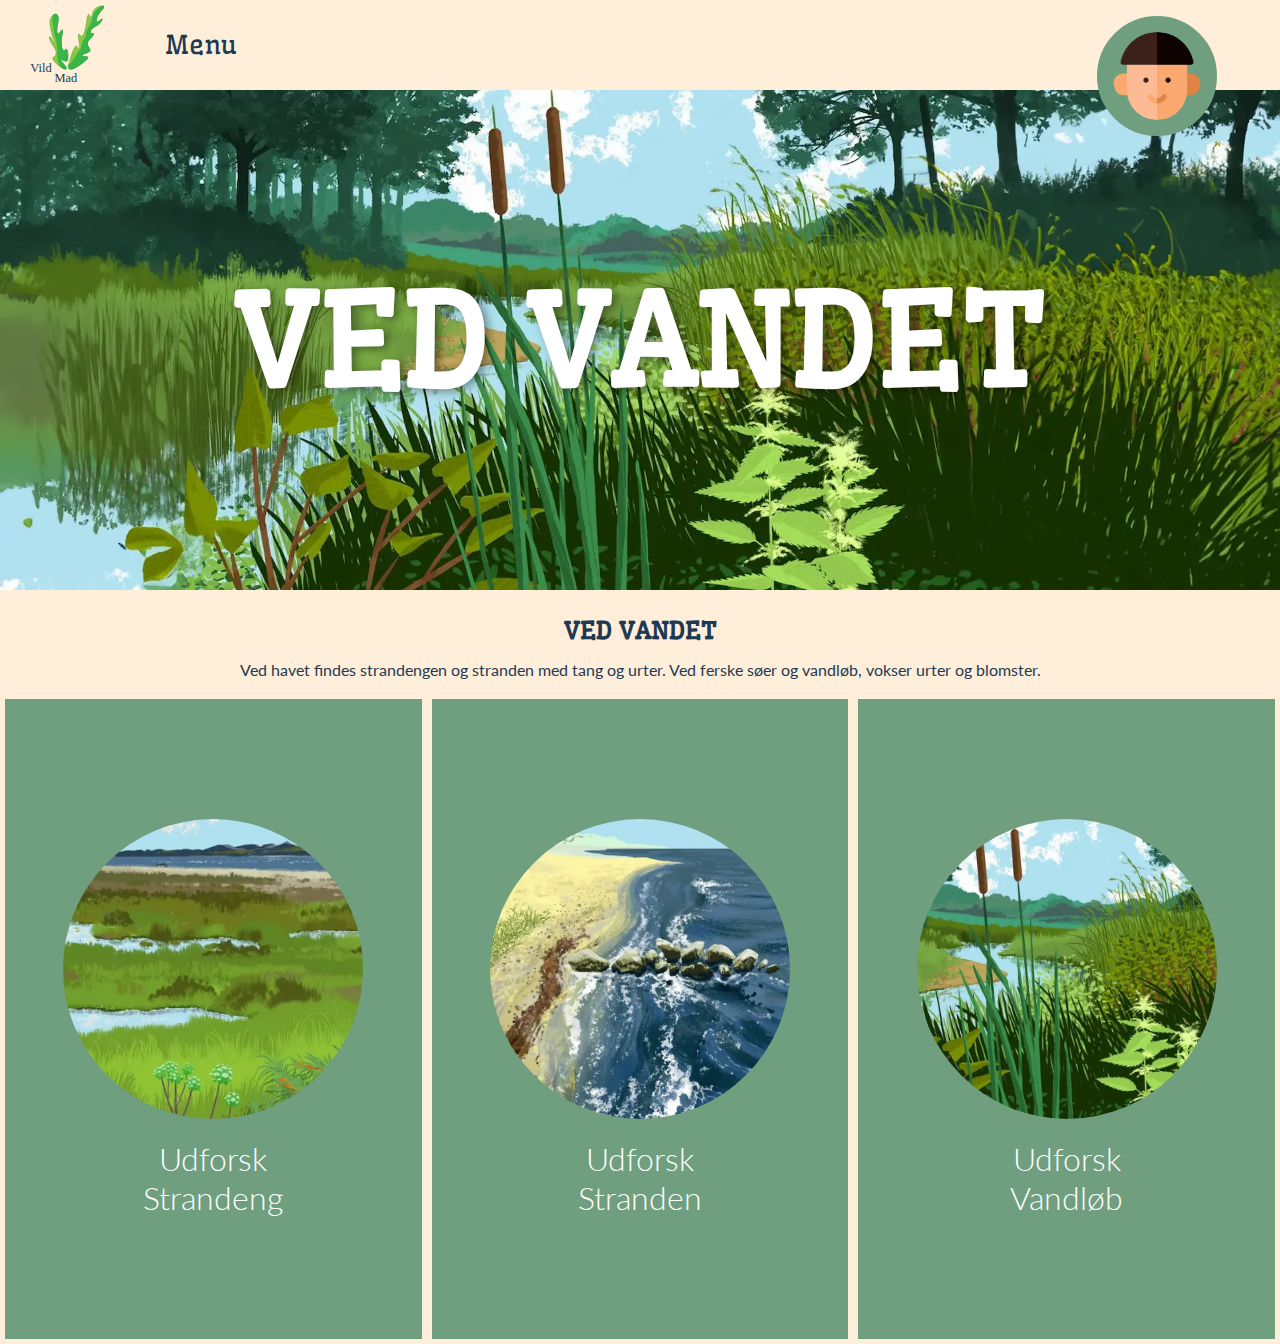
==== commit 56e6a54c: "rettet p på index" ====
--- a/index.html
+++ b/index.html
@@ -86,12 +86,8 @@
         </section>
         <section class="textbox">
             <h2>VED VANDET</h2>
-            <p>Lorem, ipsum dolor sit amet consectetur adipisicing elit. Dolore et, provident consectetur, fugit sint
-                eveniet quas rerum molestias excepturi ipsum ad saepe veritatis nihil corporis distinctio natus, in a
-                quibusdam.
-                Totam neque dicta nemo sapiente enim, perferendis voluptatibus soluta ad cupiditate explicabo expedita
-                quasi repellendus alias doloremque tempore eius! Rerum sequi aspernatur eveniet optio quaerat incidunt,
-                magnam dolorem labore expedita.</p>
+            <p>Ved havet findes strandengen og stranden med tang og urter. Ved ferske søer og vandløb, vokser urter og
+                blomster.</p>
 
         </section>
         <section class="kategoriparent">
